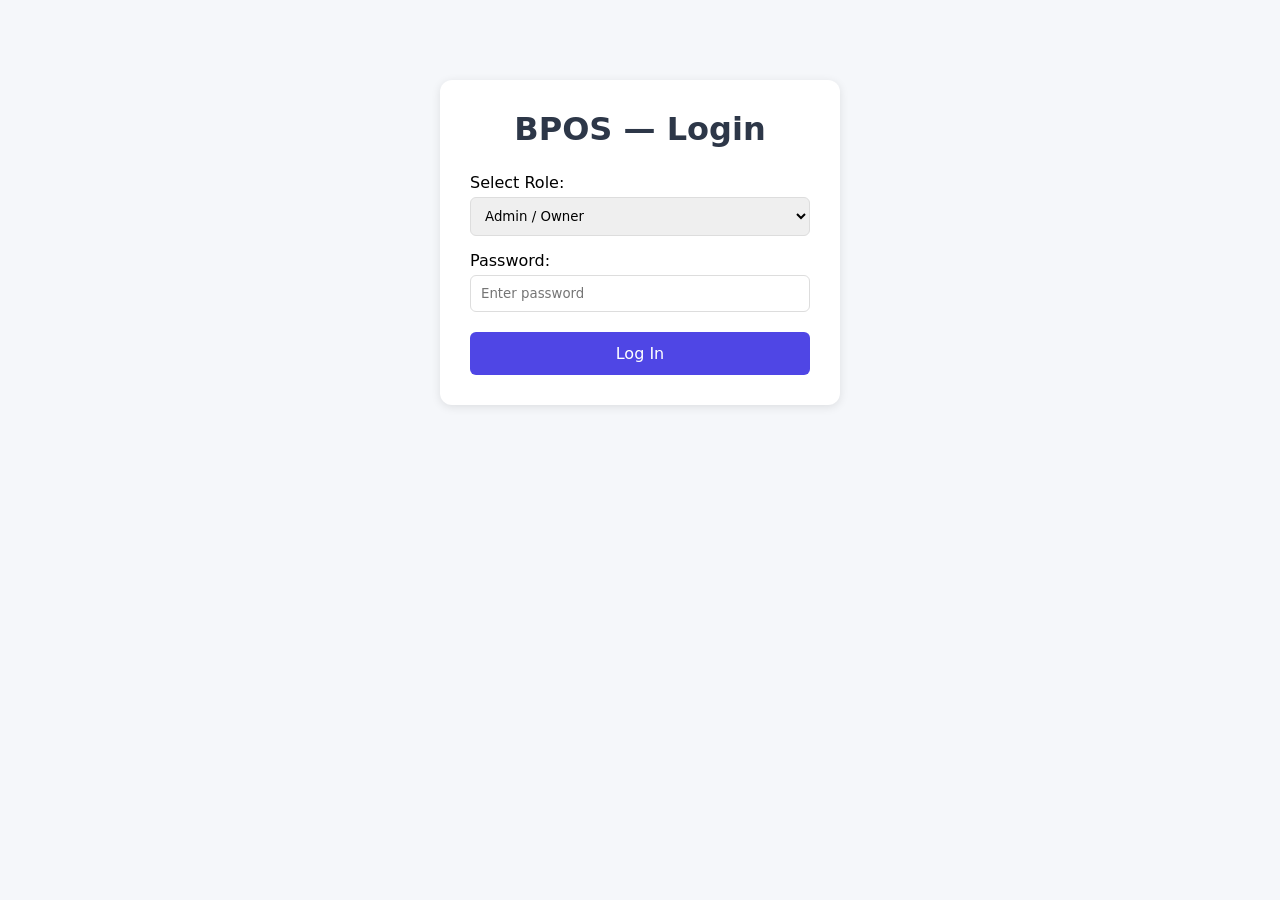
==== auth/login.html @ e2b94a81 "Create login.html" ====
<!DOCTYPE html>
<html lang="en">
<head>
  <meta charset="UTF-8">
  <meta name="viewport" content="width=device-width, initial-scale=1.0">
  <title>Login — BPOS</title>
  <link rel="stylesheet" href="../assets/css/style.css">
</head>
<body>
  <div class="login-container">
    <h1>BPOS — Login</h1>
    <form id="login-form">
      <label>Select Role:</label>
      <select id="role">
        <option value="admin">Admin / Owner</option>
        <option value="cashier">Cashier</option>
        <option value="service_provider">Service Provider</option>
      </select>
      <label>Password:</label>
      <input type="password" id="password" placeholder="Enter password">
      <button type="submit" class="btn-primary">Log In</button>
    </form>
  </div>
  <script type="module" src="login.js"></script>
</body>
</html>
---- assets/css/style.css ----
* { margin: 0; padding: 0; box-sizing: border-box; font-family: system-ui; }
body { background: #f5f7fa; padding: 20px; }
.login-container { max-width: 400px; margin: 60px auto; background: white; padding: 30px; border-radius: 12px; box-shadow: 0 2px 10px rgba(0,0,0,0.1); }
h1 { text-align: center; margin-bottom: 25px; color: #2d3748; }
label { display: block; margin: 15px 0 5px; font-weight: 500; }
input, select { width: 100%; padding: 10px; border: 1px solid #ddd; border-radius: 6px; }
.btn-primary { width: 100%; padding: 12px; background: #4f46e5; color: white; border: none; border-radius: 6px; margin-top: 20px; cursor: pointer; font-size: 16px; }
.btn-primary:hover { background: #4338ca; }
.splash { text-align: center; margin-top: 100px; }
.btn-logout { padding: 8px 16px; background: #ef4444; color: white; border: none; border-radius: 6px; cursor: pointer; }
.admin-container, .cashier-container { max-width: 1000px; margin: 0 auto; padding: 20px; }
.header { display: flex; justify-content: space-between; align-items: center; margin-bottom: 20px; padding-bottom: 15px; border-bottom: 1px solid #eee; }
.form-card { background: white; padding: 25px; border-radius: 10px; margin: 20px 0; box-shadow: 0 2px 8px rgba(0,0,0,0.08); }
.form-row { margin-bottom: 15px; }
.form-row label { display: block; margin-bottom: 5px; font-weight: 500; }
.form-row input, .form-row select { width: 100%; padding: 10px; border: 1px solid #ddd; border-radius: 6px; }
.item-card { background: white; padding: 15px; border-radius: 8px; display: flex; justify-content: space-between; align-items: center; margin: 8px 0; }
.btn-delete { padding: 6px 12px; background: #fee2e2; color: #b91c1c; border: none; border-radius: 4px; cursor: pointer; }
.tabs { display: flex; gap: 10px; margin: 20px 0; }
.tab-btn { padding: 10px 20px; border: none; background: #e5e7eb; border-radius: 6px; cursor: pointer; }
.tab-btn.active { background: #4f46e5; color: white; }
.tab-content { display: none; }
.tab-content.active { display: block; }
.grid { display: grid; grid-template-columns: repeat(auto-fit, minmax(300px, 1fr)); gap: 20px; }
.panel { background: white; padding: 20px; border-radius: 12px; box-shadow: 0 2px 8px rgba(0,0,0,0.06); }
.denom-row { display: flex; justify-content: space-between; padding: 6px 0; }
.denom-row input { width: 80px; padding: 6px; border: 1px solid #ddd; border-radius: 4px; text-align: right; }
.total { font-size: 1.2rem; font-weight: bold; text-align: right; margin-top: 10px; }
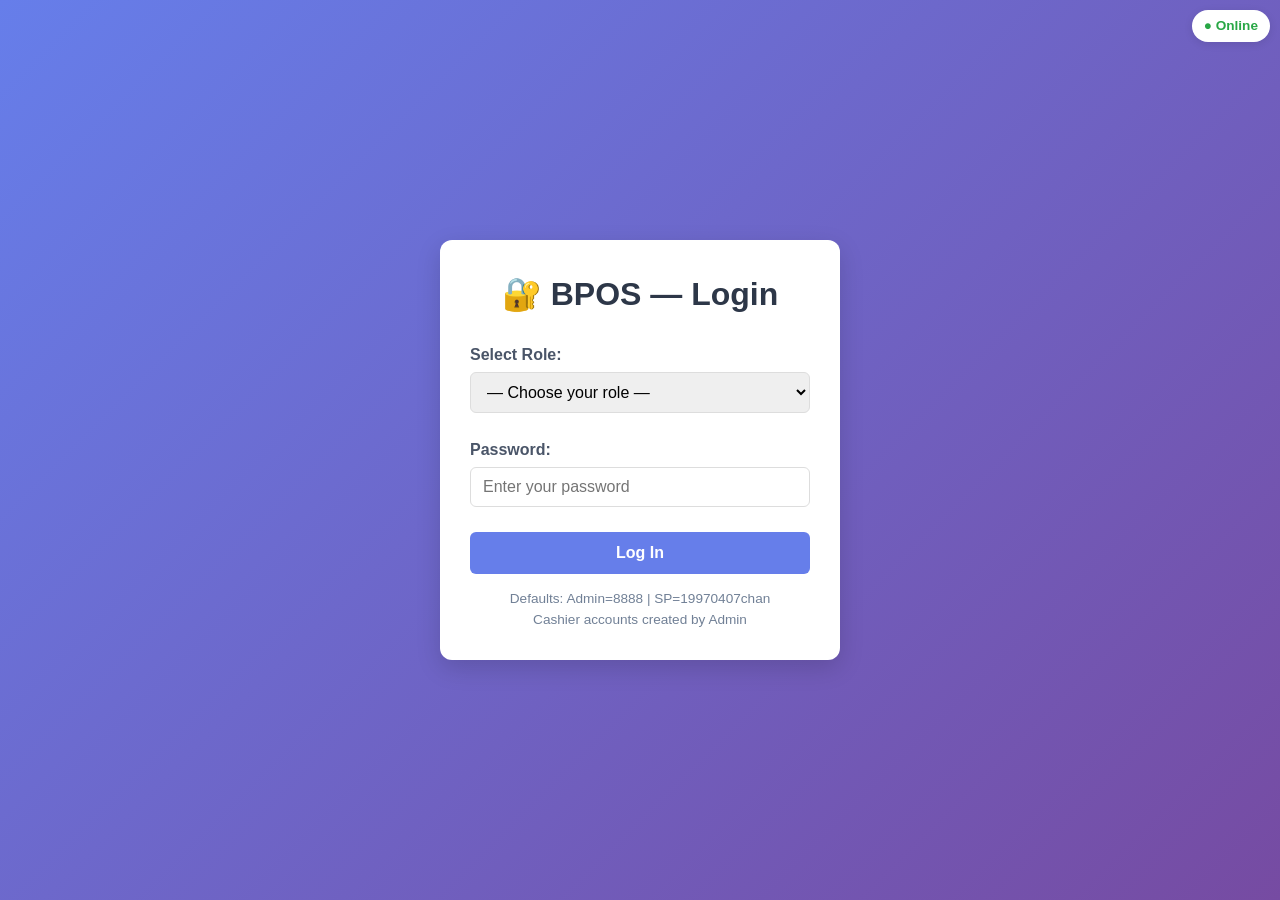
==== commit 49286f02: "Update login.html" ====
--- a/auth/login.html
+++ b/auth/login.html
@@ -5,22 +5,62 @@
   <meta name="viewport" content="width=device-width, initial-scale=1.0">
   <title>Login — BPOS</title>
   <link rel="stylesheet" href="../assets/css/style.css">
+  <style>
+    .login-container{min-height:100vh;display:flex;flex-direction:column;align-items:center;justify-content:center;padding:20px;background:linear-gradient(135deg,#667eea 0%,#764ba2 100%);}
+    .login-box{background:#fff;padding:30px;border-radius:12px;box-shadow:0 8px 24px rgba(0,0,0,0.15);width:100%;max-width:400px;}
+    .login-box h1{text-align:center;margin-bottom:25px;color:#2d3748;}
+    .form-group{margin-bottom:15px;}
+    .form-group label{display:block;margin-bottom:5px;font-weight:600;color:#4a5568;}
+    .form-input{width:100%;padding:10px 12px;border:1px solid #ddd;border-radius:6px;font-size:1rem;box-sizing:border-box;}
+    .form-input:focus{outline:none;border-color:#667eea;box-shadow:0 0 0 3px rgba(102,126,234,0.2);}
+    .btn-primary{width:100%;padding:12px;background:#667eea;color:#fff;border:none;border-radius:6px;font-size:1rem;font-weight:600;cursor:pointer;transition:background 0.2s;}
+    .btn-primary:hover{background:#5568d3;}
+    .hint-text{text-align:center;margin-top:15px;font-size:0.85rem;color:#718096;}
+    .online-indicator{position:fixed;top:10px;right:10px;padding:6px 12px;border-radius:20px;font-weight:bold;font-size:0.85rem;background:#fff;box-shadow:0 2px 8px rgba(0,0,0,0.1);}
+    .online-indicator.online{color:#28a745;}
+    .online-indicator.offline{color:#dc3545;}
+  </style>
 </head>
 <body>
+  <div id="online-indicator" class="online-indicator">● Checking...</div>
   <div class="login-container">
-    <h1>BPOS — Login</h1>
-    <form id="login-form">
-      <label>Select Role:</label>
-      <select id="role">
-        <option value="admin">Admin / Owner</option>
-        <option value="cashier">Cashier</option>
-        <option value="service_provider">Service Provider</option>
-      </select>
-      <label>Password:</label>
-      <input type="password" id="password" placeholder="Enter password">
-      <button type="submit" class="btn-primary">Log In</button>
-    </form>
+    <div class="login-box">
+      <h1>🔐 BPOS — Login</h1>
+      <form id="login-form">
+        <div class="form-group">
+          <label>Select Role:</label>
+          <select id="role" class="form-input" required>
+            <option value="">— Choose your role —</option>
+            <option value="admin">Admin / Owner</option>
+            <option value="cashier">Cashier</option>
+            <option value="service_provider">Service Provider</option>
+          </select>
+        </div>
+        <div class="form-group">
+          <label>Password:</label>
+          <input type="password" id="password" placeholder="Enter your password" class="form-input" required>
+        </div>
+        <button type="submit" class="btn-primary">Log In</button>
+      </form>
+      <p class="hint-text">
+        Defaults: Admin=8888 | SP=19970407chan<br>
+        Cashier accounts created by Admin
+      </p>
+    </div>
   </div>
-  <script type="module" src="login.js"></script>
+
+<script type="module" src="login.js"></script>
+<script>
+  // Online status
+  const indicator = document.getElementById('online-indicator');
+  function updateStatus(){
+    const isOnline = navigator.onLine;
+    indicator.className = `online-indicator ${isOnline ? 'online' : 'offline'}`;
+    indicator.textContent = isOnline ? '● Online' : '● Offline';
+  }
+  window.addEventListener('online', updateStatus);
+  window.addEventListener('offline', updateStatus);
+  updateStatus();
+</script>
 </body>
 </html>
--- a/assets/css/style.css
+++ b/assets/css/style.css
@@ -1,28 +1,197 @@
-* { margin: 0; padding: 0; box-sizing: border-box; font-family: system-ui; }
-body { background: #f5f7fa; padding: 20px; }
-.login-container { max-width: 400px; margin: 60px auto; background: white; padding: 30px; border-radius: 12px; box-shadow: 0 2px 10px rgba(0,0,0,0.1); }
-h1 { text-align: center; margin-bottom: 25px; color: #2d3748; }
-label { display: block; margin: 15px 0 5px; font-weight: 500; }
-input, select { width: 100%; padding: 10px; border: 1px solid #ddd; border-radius: 6px; }
-.btn-primary { width: 100%; padding: 12px; background: #4f46e5; color: white; border: none; border-radius: 6px; margin-top: 20px; cursor: pointer; font-size: 16px; }
-.btn-primary:hover { background: #4338ca; }
-.splash { text-align: center; margin-top: 100px; }
-.btn-logout { padding: 8px 16px; background: #ef4444; color: white; border: none; border-radius: 6px; cursor: pointer; }
-.admin-container, .cashier-container { max-width: 1000px; margin: 0 auto; padding: 20px; }
-.header { display: flex; justify-content: space-between; align-items: center; margin-bottom: 20px; padding-bottom: 15px; border-bottom: 1px solid #eee; }
-.form-card { background: white; padding: 25px; border-radius: 10px; margin: 20px 0; box-shadow: 0 2px 8px rgba(0,0,0,0.08); }
-.form-row { margin-bottom: 15px; }
-.form-row label { display: block; margin-bottom: 5px; font-weight: 500; }
-.form-row input, .form-row select { width: 100%; padding: 10px; border: 1px solid #ddd; border-radius: 6px; }
-.item-card { background: white; padding: 15px; border-radius: 8px; display: flex; justify-content: space-between; align-items: center; margin: 8px 0; }
-.btn-delete { padding: 6px 12px; background: #fee2e2; color: #b91c1c; border: none; border-radius: 4px; cursor: pointer; }
-.tabs { display: flex; gap: 10px; margin: 20px 0; }
-.tab-btn { padding: 10px 20px; border: none; background: #e5e7eb; border-radius: 6px; cursor: pointer; }
-.tab-btn.active { background: #4f46e5; color: white; }
-.tab-content { display: none; }
-.tab-content.active { display: block; }
-.grid { display: grid; grid-template-columns: repeat(auto-fit, minmax(300px, 1fr)); gap: 20px; }
-.panel { background: white; padding: 20px; border-radius: 12px; box-shadow: 0 2px 8px rgba(0,0,0,0.06); }
-.denom-row { display: flex; justify-content: space-between; padding: 6px 0; }
-.denom-row input { width: 80px; padding: 6px; border: 1px solid #ddd; border-radius: 4px; text-align: right; }
-.total { font-size: 1.2rem; font-weight: bold; text-align: right; margin-top: 10px; }
+/* ===== BPOS — Shared Global Styles ===== */
+:root {
+  --primary: #667eea;
+  --primary-dark: #5568d3;
+  --secondary: #764ba2;
+  --success: #28a745;
+  --danger: #dc3545;
+  --warning: #ffc107;
+  --light: #f8f9fa;
+  --dark: #343a40;
+  --gray: #6c757d;
+  --border: #dee2e6;
+  --shadow-sm: 0 2px 4px rgba(0,0,0,0.05);
+  --shadow-md: 0 4px 12px rgba(0,0,0,0.08);
+  --radius: 8px;
+}
+
+* {
+  margin: 0;
+  padding: 0;
+  box-sizing: border-box;
+  font-family: -apple-system, BlinkMacSystemFont, "Segoe UI", Roboto, "Helvetica Neue", Arial, sans-serif;
+}
+
+body {
+  background: #f5f7fa;
+  color: #333;
+  line-height: 1.5;
+}
+
+.container {
+  max-width: 1200px;
+  margin: 0 auto;
+  padding: 20px;
+}
+
+.header {
+  display: flex;
+  justify-content: space-between;
+  align-items: center;
+  margin-bottom: 20px;
+  padding-bottom: 15px;
+  border-bottom: 1px solid var(--border);
+}
+
+.header h1 {
+  font-size: 1.5rem;
+  color: var(--dark);
+}
+
+.header p {
+  color: var(--gray);
+  font-size: 0.9rem;
+}
+
+.btn-primary {
+  background: var(--primary);
+  color: #fff;
+  border: none;
+  padding: 10px 18px;
+  border-radius: var(--radius);
+  font-size: 0.95rem;
+  font-weight: 600;
+  cursor: pointer;
+  transition: background 0.2s, transform 0.1s;
+}
+
+.btn-primary:hover {
+  background: var(--primary-dark);
+}
+
+.btn-primary:active {
+  transform: scale(0.98);
+}
+
+.btn-secondary {
+  background: #e9ecef;
+  color: #495057;
+  border: none;
+  padding: 10px 18px;
+  border-radius: var(--radius);
+  font-size: 0.95rem;
+  cursor: pointer;
+}
+
+.btn-secondary:hover {
+  background: #dee2e6;
+}
+
+.btn-logout {
+  background: #fff;
+  color: var(--danger);
+  border: 1px solid var(--danger);
+  padding: 8px 16px;
+  border-radius: var(--radius);
+  cursor: pointer;
+  font-weight: 600;
+}
+
+.btn-logout:hover {
+  background: var(--danger);
+  color: #fff;
+}
+
+.form-input {
+  width: 100%;
+  padding: 10px 12px;
+  border: 1px solid var(--border);
+  border-radius: var(--radius);
+  font-size: 0.95rem;
+  margin-bottom: 10px;
+}
+
+.form-input:focus {
+  outline: none;
+  border-color: var(--primary);
+  box-shadow: 0 0 0 3px rgba(102, 126, 234, 0.15);
+}
+
+.form-card {
+  background: #fff;
+  border-radius: var(--radius);
+  padding: 20px;
+  margin-bottom: 15px;
+  box-shadow: var(--shadow-sm);
+}
+
+.form-card h4 {
+  margin-bottom: 12px;
+  color: var(--dark);
+}
+
+.tabs {
+  display: flex;
+  flex-wrap: wrap;
+  gap: 6px;
+  margin-bottom: 20px;
+  border-bottom: 2px solid var(--border);
+  padding-bottom: 2px;
+}
+
+.tab-btn {
+  background: transparent;
+  border: none;
+  padding: 10px 16px;
+  cursor: pointer;
+  font-size: 0.9rem;
+  font-weight: 500;
+  color: var(--gray);
+  border-bottom: 3px solid transparent;
+  margin-bottom: -2px;
+}
+
+.tab-btn.active {
+  color: var(--primary);
+  border-bottom-color: var(--primary);
+  font-weight: 600;
+}
+
+.tab-btn:hover {
+  color: var(--primary);
+}
+
+.item-card {
+  background: #fff;
+  border-radius: var(--radius);
+  padding: 15px;
+  margin-bottom: 10px;
+  box-shadow: var(--shadow-sm);
+  border-left: 3px solid var(--primary);
+}
+
+.item-card strong {
+  color: var(--dark);
+}
+
+.hidden {
+  display: none !important;
+}
+
+/* Responsive */
+@media (max-width: 768px) {
+  .container {
+    padding: 10px;
+  }
+  
+  .tabs {
+    overflow-x: auto;
+    flex-wrap: nowrap;
+  }
+  
+  .tab-btn {
+    padding: 8px 12px;
+    font-size: 0.85rem;
+    white-space: nowrap;
+  }
+}
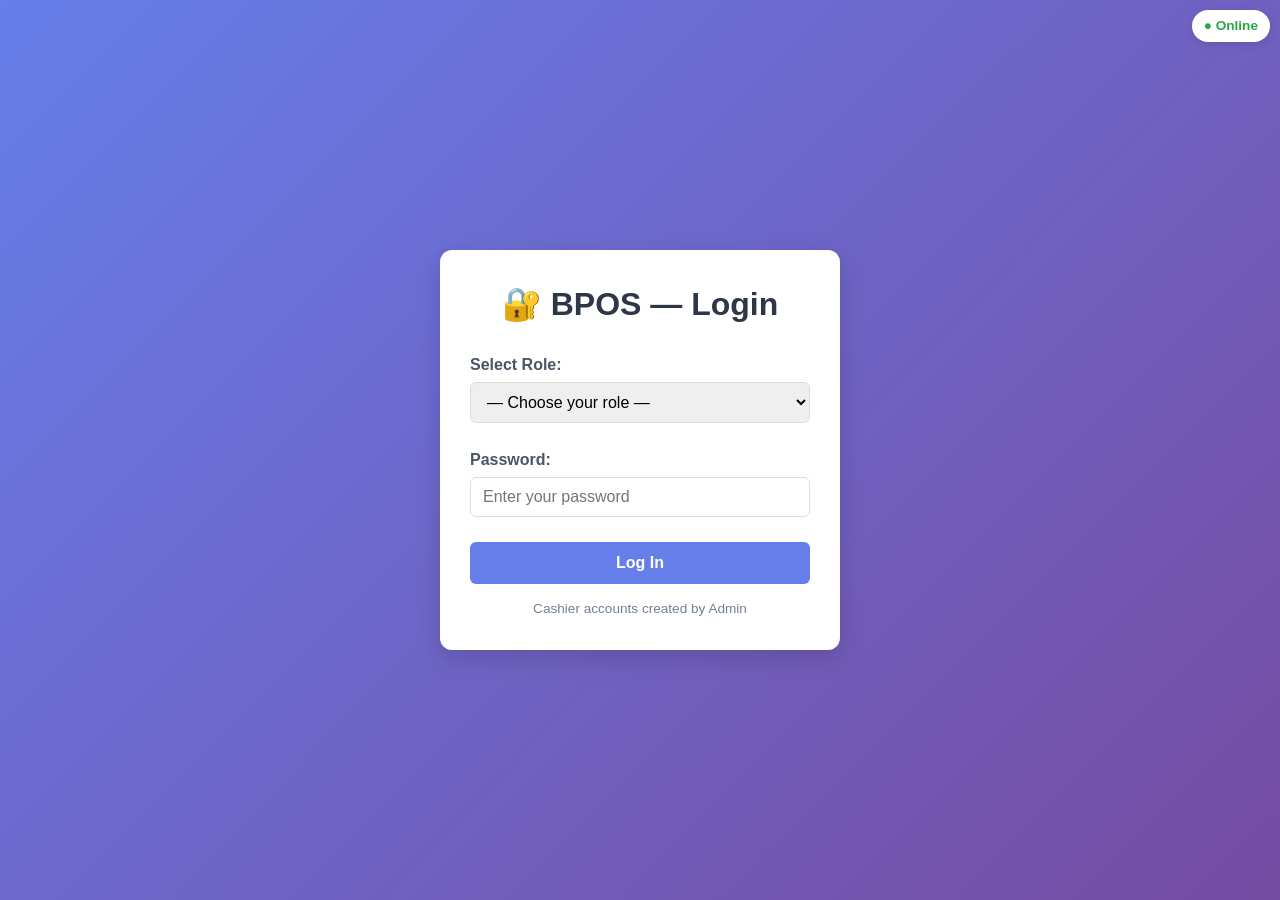
==== commit 22ff4833: "Update login.html" ====
--- a/auth/login.html
+++ b/auth/login.html
@@ -42,8 +42,7 @@
         </div>
         <button type="submit" class="btn-primary">Log In</button>
       </form>
-      <p class="hint-text">
-        Defaults: Admin=8888 | SP=19970407chan<br>
+            <p class="hint-text">
         Cashier accounts created by Admin
       </p>
     </div>
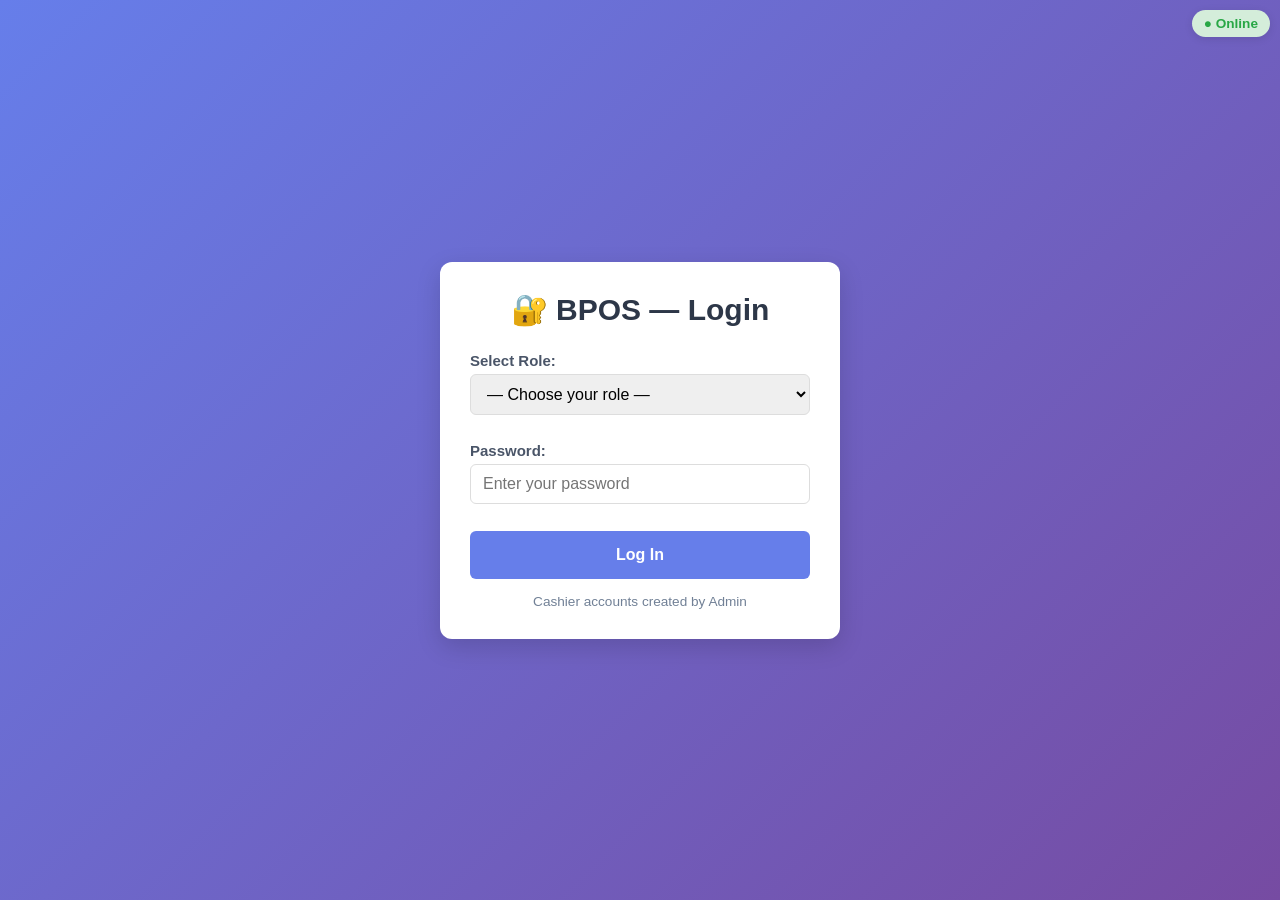
==== commit b8836e61: "Update login.html" ====
--- a/auth/login.html
+++ b/auth/login.html
@@ -5,6 +5,7 @@
   <meta name="viewport" content="width=device-width, initial-scale=1.0">
   <title>Login — BPOS</title>
   <link rel="stylesheet" href="../assets/css/style.css">
+  
   <style>
     .login-container{min-height:100vh;display:flex;flex-direction:column;align-items:center;justify-content:center;padding:20px;background:linear-gradient(135deg,#667eea 0%,#764ba2 100%);}
     .login-box{background:#fff;padding:30px;border-radius:12px;box-shadow:0 8px 24px rgba(0,0,0,0.15);width:100%;max-width:400px;}
--- a/assets/css/style.css
+++ b/assets/css/style.css
@@ -1,197 +1,292 @@
-/* ===== BPOS — Shared Global Styles ===== */
+/* ==============================================
+   BPOS — Modern Touch-Friendly POS Design
+   Inspired by Professional Touch POS Systems
+============================================== */
+
 :root {
-  --primary: #667eea;
-  --primary-dark: #5568d3;
-  --secondary: #764ba2;
+  --primary: #6f42c1;
   --success: #28a745;
   --danger: #dc3545;
   --warning: #ffc107;
+  --info: #17a2b8;
   --light: #f8f9fa;
   --dark: #343a40;
-  --gray: #6c757d;
+  --gray: #e9ecef;
+  --bg-main: #f0f2f5;
+  --panel-bg: #ffffff;
   --border: #dee2e6;
-  --shadow-sm: 0 2px 4px rgba(0,0,0,0.05);
-  --shadow-md: 0 4px 12px rgba(0,0,0,0.08);
-  --radius: 8px;
+  --shadow: 0 2px 8px rgba(0,0,0,0.1);
+  --radius: 10px;
+  --touch-min: 48px;
 }
 
 * {
   margin: 0;
   padding: 0;
   box-sizing: border-box;
-  font-family: -apple-system, BlinkMacSystemFont, "Segoe UI", Roboto, "Helvetica Neue", Arial, sans-serif;
+  font-family: -apple-system, BlinkMacSystemFont, "Segoe UI", Roboto, sans-serif;
 }
 
 body {
-  background: #f5f7fa;
-  color: #333;
-  line-height: 1.5;
+  background: var(--bg-main);
+  color: var(--dark);
+  font-size: 15px;
+  min-height: 100vh;
 }
 
 .container {
-  max-width: 1200px;
+  max-width: 1600px;
   margin: 0 auto;
-  padding: 20px;
-}
-
+  padding: 12px;
+}
+
+/* ===== HEADER ===== */
 .header {
   display: flex;
   justify-content: space-between;
   align-items: center;
-  margin-bottom: 20px;
-  padding-bottom: 15px;
-  border-bottom: 1px solid var(--border);
+  background: var(--panel-bg);
+  padding: 16px 24px;
+  border-radius: var(--radius);
+  box-shadow: var(--shadow);
+  margin-bottom: 16px;
 }
 
 .header h1 {
   font-size: 1.5rem;
-  color: var(--dark);
+  color: var(--primary);
 }
 
 .header p {
-  color: var(--gray);
-  font-size: 0.9rem;
-}
-
-.btn-primary {
-  background: var(--primary);
-  color: #fff;
-  border: none;
-  padding: 10px 18px;
+  color: #666;
+  margin-top: 4px;
+}
+
+.btn-logout {
+  background: var(--danger);
+  color: white;
+  border: none;
+  padding: 12px 24px;
+  border-radius: var(--radius);
+  font-size: 1rem;
+  font-weight: 600;
+  min-height: var(--touch-min);
+  cursor: pointer;
+  transition: transform 0.15s;
+}
+
+.btn-logout:active {
+  transform: scale(0.97);
+}
+
+/* ===== ONLINE INDICATOR ===== */
+.online-indicator {
+  position: fixed;
+  top: 12px;
+  right: 12px;
+  padding: 8px 16px;
+  border-radius: 24px;
+  font-weight: bold;
+  font-size: 0.85rem;
+  z-index: 999;
+}
+.online-indicator.online { background: #d4edda; color: #155724; }
+.online-indicator.offline { background: #f8d7da; color: #721c24; }
+
+/* ===== TABS ===== */
+.tabs {
+  display: flex;
+  flex-wrap: wrap;
+  gap: 8px;
+  margin-bottom: 16px;
+}
+
+.tab-btn {
+  padding: 12px 20px;
+  border: none;
+  background: white;
   border-radius: var(--radius);
   font-size: 0.95rem;
   font-weight: 600;
   cursor: pointer;
-  transition: background 0.2s, transform 0.1s;
-}
-
-.btn-primary:hover {
-  background: var(--primary-dark);
-}
-
-.btn-primary:active {
-  transform: scale(0.98);
-}
-
-.btn-secondary {
-  background: #e9ecef;
-  color: #495057;
-  border: none;
-  padding: 10px 18px;
-  border-radius: var(--radius);
-  font-size: 0.95rem;
-  cursor: pointer;
-}
-
-.btn-secondary:hover {
-  background: #dee2e6;
-}
-
-.btn-logout {
-  background: #fff;
-  color: var(--danger);
-  border: 1px solid var(--danger);
-  padding: 8px 16px;
-  border-radius: var(--radius);
-  cursor: pointer;
-  font-weight: 600;
-}
-
-.btn-logout:hover {
-  background: var(--danger);
-  color: #fff;
-}
-
+  min-height: var(--touch-min);
+  transition: all 0.2s;
+}
+
+.tab-btn.active {
+  background: var(--primary);
+  color: white;
+  box-shadow: var(--shadow);
+}
+
+.tab-content { display: none; }
+.tab-content.active { display: block; }
+
+/* ===== GRID LAYOUT — MAIN POS SCREEN ===== */
+.pos-grid {
+  display: grid;
+  grid-template-columns: 420px 1fr;
+  gap: 16px;
+  min-height: 70vh;
+}
+
+@media (max-width: 1024px) {
+  .pos-grid { grid-template-columns: 1fr; }
+}
+
+/* ===== PANELS ===== */
+.panel {
+  background: var(--panel-bg);
+  border-radius: var(--radius);
+  box-shadow: var(--shadow);
+  padding: 20px;
+  height: 100%;
+}
+
+.panel-title {
+  font-size: 1.1rem;
+  font-weight: 700;
+  margin-bottom: 16px;
+  padding-bottom: 10px;
+  border-bottom: 2px solid var(--gray);
+}
+
+/* ===== CART / TRANSACTION PANEL — KALIWA ===== */
+.cart-items {
+  max-height: 400px;
+  overflow-y: auto;
+  margin-bottom: 16px;
+}
+
+.cart-item {
+  display: flex;
+  justify-content: space-between;
+  align-items: center;
+  padding: 12px 10px;
+  border-bottom: 1px solid var(--gray);
+}
+
+.cart-item-qty {
+  display: flex;
+  align-items: center;
+  gap: 8px;
+}
+
+.qty-btn {
+  width: 36px;
+  height: 36px;
+  border: none;
+  border-radius: 6px;
+  background: var(--gray);
+  font-size: 1.1rem;
+  cursor: pointer;
+}
+
+.cart-item-name { flex: 1; padding: 0 10px; }
+.cart-item-price { font-weight: 700; min-width: 90px; text-align: right; }
+
+/* ===== TOTALS ===== */
+.totals-row {
+  display: flex;
+  justify-content: space-between;
+  padding: 10px 0;
+  font-size: 1rem;
+}
+.totals-row.total {
+  font-size: 1.6rem;
+  font-weight: 800;
+  border-top: 2px solid var(--dark);
+  padding-top: 14px;
+  margin-top: 6px;
+}
+
+/* ===== PAYMENT BUTTONS — MALALAKI, TOUCH-FRIENDLY ===== */
+.payment-grid {
+  display: grid;
+  grid-template-columns: repeat(2, 1fr);
+  gap: 12px;
+  margin-top: 20px;
+}
+
+.pay-btn {
+  border: none;
+  border-radius: var(--radius);
+  padding: 20px 10px;
+  font-size: 1.1rem;
+  font-weight: 700;
+  min-height: 70px;
+  cursor: pointer;
+  transition: all 0.15s;
+}
+
+.pay-btn:active { transform: scale(0.96); }
+.pay-btn.cash { background: var(--warning); color: #333; }
+.pay-btn.gcash { background: #00a6fb; color: white; }
+.pay-btn.split { background: var(--primary); color: white; }
+.pay-btn.pay { background: var(--success); color: white; font-size: 1.3rem; min-height: 90px; }
+.pay-btn.cancel { background: var(--danger); color: white; }
+
+/* ===== PRODUCT GRID — KANAN ===== */
+.product-grid {
+  display: grid;
+  grid-template-columns: repeat(auto-fill, minmax(110px, 1fr));
+  gap: 10px;
+}
+
+.product-btn {
+  border: none;
+  border-radius: var(--radius);
+  background: white;
+  padding: 14px 10px;
+  text-align: center;
+  cursor: pointer;
+  box-shadow: 0 1px 4px rgba(0,0,0,0.08);
+  transition: all 0.15s;
+  min-height: 90px;
+}
+
+.product-btn:active { transform: scale(0.96); }
+.product-btn .name { font-weight: 600; font-size: 0.9rem; margin-bottom: 4px; }
+.product-btn .price { font-weight: 800; color: var(--primary); font-size: 1rem; }
+
+/* ===== FORMS & INPUTS ===== */
 .form-input {
   width: 100%;
-  padding: 10px 12px;
+  padding: 12px 14px;
   border: 1px solid var(--border);
   border-radius: var(--radius);
-  font-size: 0.95rem;
-  margin-bottom: 10px;
-}
-
-.form-input:focus {
-  outline: none;
-  border-color: var(--primary);
-  box-shadow: 0 0 0 3px rgba(102, 126, 234, 0.15);
-}
-
-.form-card {
-  background: #fff;
-  border-radius: var(--radius);
-  padding: 20px;
-  margin-bottom: 15px;
-  box-shadow: var(--shadow-sm);
-}
-
-.form-card h4 {
+  font-size: 1rem;
   margin-bottom: 12px;
-  color: var(--dark);
-}
-
-.tabs {
-  display: flex;
-  flex-wrap: wrap;
-  gap: 6px;
-  margin-bottom: 20px;
-  border-bottom: 2px solid var(--border);
-  padding-bottom: 2px;
-}
-
-.tab-btn {
-  background: transparent;
-  border: none;
-  padding: 10px 16px;
-  cursor: pointer;
-  font-size: 0.9rem;
-  font-weight: 500;
-  color: var(--gray);
-  border-bottom: 3px solid transparent;
-  margin-bottom: -2px;
-}
-
-.tab-btn.active {
-  color: var(--primary);
-  border-bottom-color: var(--primary);
+}
+
+.btn-primary, .btn-secondary {
+  border: none;
+  border-radius: var(--radius);
+  padding: 12px 24px;
+  font-size: 1rem;
   font-weight: 600;
-}
-
-.tab-btn:hover {
-  color: var(--primary);
-}
-
-.item-card {
-  background: #fff;
-  border-radius: var(--radius);
-  padding: 15px;
-  margin-bottom: 10px;
-  box-shadow: var(--shadow-sm);
-  border-left: 3px solid var(--primary);
-}
-
-.item-card strong {
-  color: var(--dark);
-}
-
-.hidden {
-  display: none !important;
-}
-
-/* Responsive */
-@media (max-width: 768px) {
-  .container {
-    padding: 10px;
-  }
-  
-  .tabs {
-    overflow-x: auto;
-    flex-wrap: nowrap;
-  }
-  
-  .tab-btn {
-    padding: 8px 12px;
-    font-size: 0.85rem;
-    white-space: nowrap;
-  }
-}
+  min-height: var(--touch-min);
+  cursor: pointer;
+  transition: all 0.15s;
+}
+
+.btn-primary { background: var(--primary); color: white; }
+.btn-secondary { background: var(--gray); color: var(--dark); }
+.btn-sm { padding: 6px 12px; font-size: 0.85rem; min-height: auto; }
+
+/* ===== UTILITIES ===== */
+.hidden { display: none !important; }
+.badge { display: inline-block; padding: 4px 10px; border-radius: 12px; font-size: 0.75rem; font-weight: bold; }
+.badge.pending { background: #fff3cd; color: #856404; }
+.badge.approved { background: #d4edda; color: #155724; }
+.badge.rejected { background: #f8d7da; color: #721c24; }
+.subscription-alert { background: #fff3cd; border-left: 4px solid #ffc107; padding: 14px; margin: 12px 0; border-radius: 0 var(--radius) var(--radius) 0; }
+.subscription-alert.expired { background: #f8d7da; border-color: #dc3545; }
+.item-card { border: 1px solid var(--border); border-radius: var(--radius); padding: 16px; margin: 10px 0; background: white; }
+.chat-box { border: 1px solid var(--border); border-radius: var(--radius); padding: 14px; height: 320px; overflow-y: auto; background: #fafafa; }
+.chat-msg { margin: 8px 0; padding: 10px 14px; border-radius: 16px; max-width: 75%; }
+.chat-msg.sent { background: var(--primary); color: white; margin-left: auto; }
+.chat-msg.received { background: var(--gray); color: #333; margin-right: auto; }
+table { width: 100%; border-collapse: collapse; margin: 12px 0; }
+th, td { border: 1px solid var(--border); padding: 10px 14px; text-align: left; }
+th { background: var(--light); font-weight: 700; }
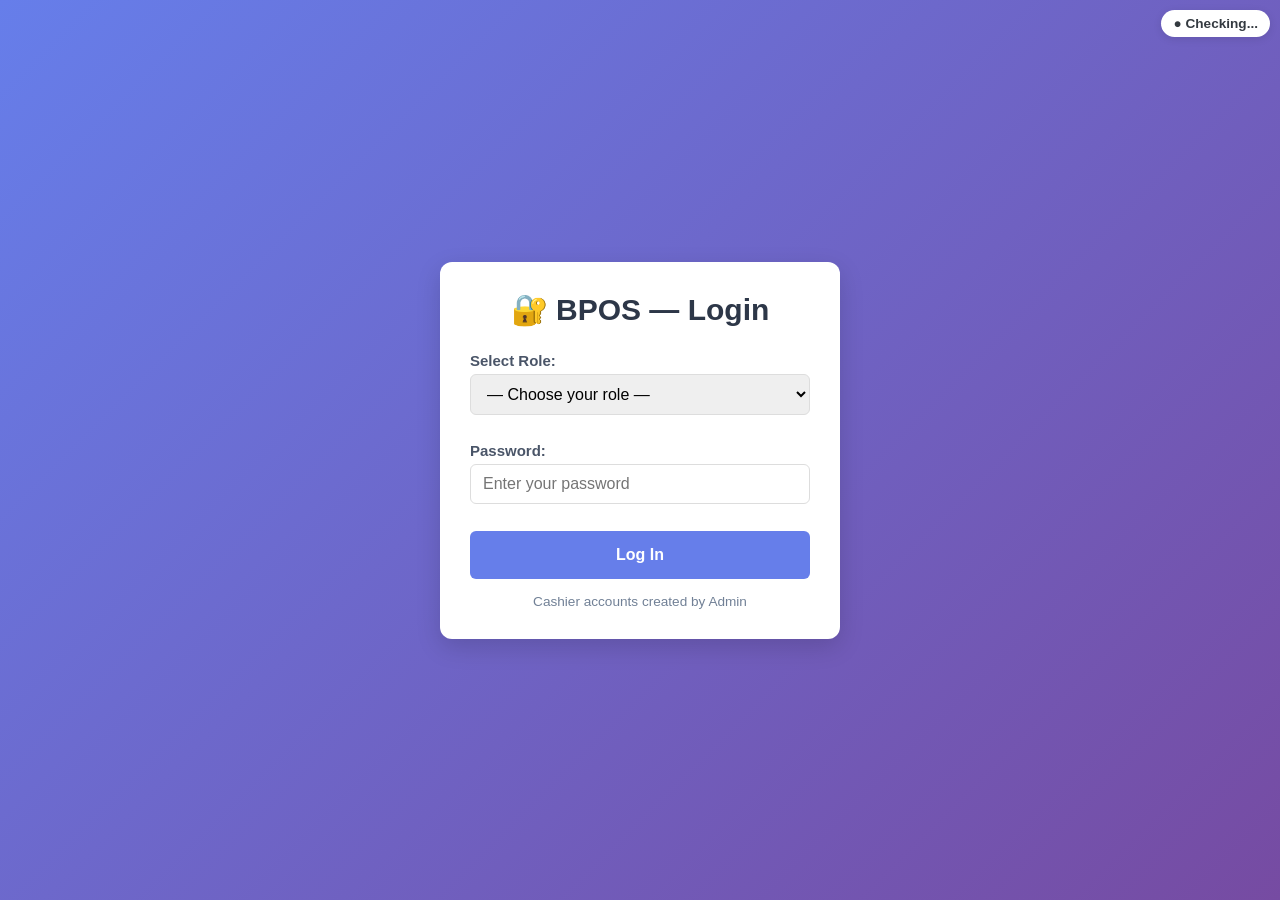
==== commit d66b0c18: "Update login.html" ====
--- a/auth/login.html
+++ b/auth/login.html
@@ -4,8 +4,7 @@
   <meta charset="UTF-8">
   <meta name="viewport" content="width=device-width, initial-scale=1.0">
   <title>Login — BPOS</title>
-  <link rel="stylesheet" href="../assets/css/style.css">
-  
+ <link rel="stylesheet" href="/assets/css/style.css">
   <style>
     .login-container{min-height:100vh;display:flex;flex-direction:column;align-items:center;justify-content:center;padding:20px;background:linear-gradient(135deg,#667eea 0%,#764ba2 100%);}
     .login-box{background:#fff;padding:30px;border-radius:12px;box-shadow:0 8px 24px rgba(0,0,0,0.15);width:100%;max-width:400px;}
@@ -51,6 +50,29 @@
 
 <script type="module" src="login.js"></script>
 <script>
+  import { verifyLogin, setLoggedInUser } from './login.js';
+
+document.getElementById('login-form').addEventListener('submit', async e => {
+  e.preventDefault();
+  const role = document.getElementById('role').value;
+  const password = document.getElementById('password').value.trim();
+  
+  if (!role || !password) return alert('Fill all fields.');
+  
+  const result = await verifyLogin(role, password);
+  
+  if (result.success) {
+    setLoggedInUser(result.user);
+    const redirect = {
+      admin: '../pages/admin/dashboard.html',
+      cashier: '../pages/cashier/dashboard.html',
+      service_provider: '../pages/sp/dashboard.html'
+    }[role];
+    window.location.href = redirect;
+  } else {
+    alert(result.message || 'Login failed.');
+  }
+});
   // Online status
   const indicator = document.getElementById('online-indicator');
   function updateStatus(){
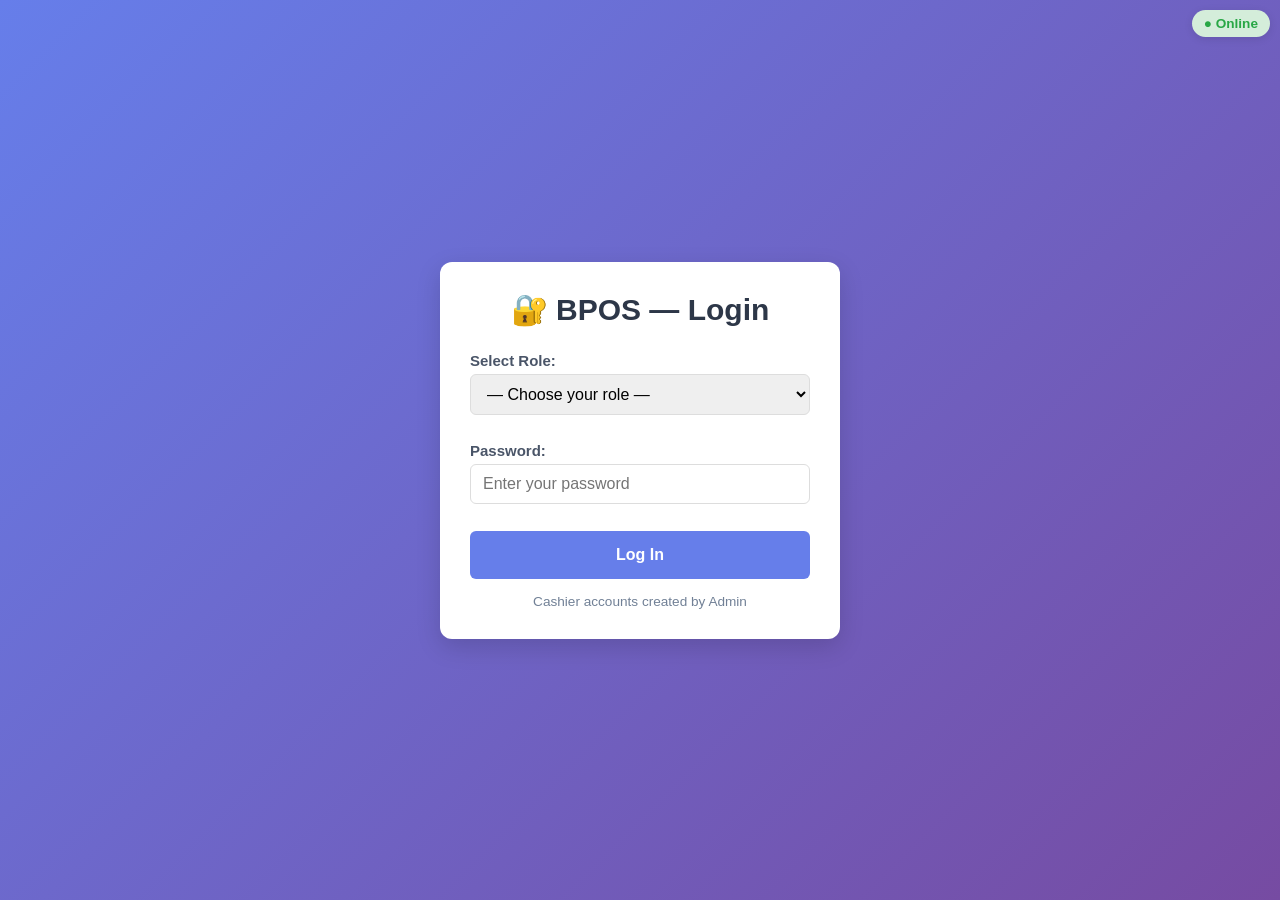
==== commit ae811ba8: "Update login.html" ====
--- a/auth/login.html
+++ b/auth/login.html
@@ -4,7 +4,7 @@
   <meta charset="UTF-8">
   <meta name="viewport" content="width=device-width, initial-scale=1.0">
   <title>Login — BPOS</title>
- <link rel="stylesheet" href="/assets/css/style.css">
+  <link rel="stylesheet" href="/assets/css/style.css">
   <style>
     .login-container{min-height:100vh;display:flex;flex-direction:column;align-items:center;justify-content:center;padding:20px;background:linear-gradient(135deg,#667eea 0%,#764ba2 100%);}
     .login-box{background:#fff;padding:30px;border-radius:12px;box-shadow:0 8px 24px rgba(0,0,0,0.15);width:100%;max-width:400px;}
@@ -16,7 +16,7 @@
     .btn-primary{width:100%;padding:12px;background:#667eea;color:#fff;border:none;border-radius:6px;font-size:1rem;font-weight:600;cursor:pointer;transition:background 0.2s;}
     .btn-primary:hover{background:#5568d3;}
     .hint-text{text-align:center;margin-top:15px;font-size:0.85rem;color:#718096;}
-    .online-indicator{position:fixed;top:10px;right:10px;padding:6px 12px;border-radius:20px;font-weight:bold;font-size:0.85rem;background:#fff;box-shadow:0 2px 8px rgba(0,0,0,0.1);}
+    .online-indicator{position:fixed;top:10px;right:10px;padding:6px 12px;border-radius:20px;font-weight:bold;font-size:0.85rem;background:#fff;box-shadow:0 2px 8px rgba(0,0,0,0.1);z-index:999;}
     .online-indicator.online{color:#28a745;}
     .online-indicator.offline{color:#dc3545;}
   </style>
@@ -42,37 +42,37 @@
         </div>
         <button type="submit" class="btn-primary">Log In</button>
       </form>
-            <p class="hint-text">
+      <p class="hint-text">
         Cashier accounts created by Admin
       </p>
     </div>
   </div>
 
-<script type="module" src="login.js"></script>
-<script>
+<script type="module">
   import { verifyLogin, setLoggedInUser } from './login.js';
 
-document.getElementById('login-form').addEventListener('submit', async e => {
-  e.preventDefault();
-  const role = document.getElementById('role').value;
-  const password = document.getElementById('password').value.trim();
-  
-  if (!role || !password) return alert('Fill all fields.');
-  
-  const result = await verifyLogin(role, password);
-  
-  if (result.success) {
-    setLoggedInUser(result.user);
-    const redirect = {
-      admin: '../pages/admin/dashboard.html',
-      cashier: '../pages/cashier/dashboard.html',
-      service_provider: '../pages/sp/dashboard.html'
-    }[role];
-    window.location.href = redirect;
-  } else {
-    alert(result.message || 'Login failed.');
-  }
-});
+  document.getElementById('login-form').addEventListener('submit', async e => {
+    e.preventDefault();
+    const role = document.getElementById('role').value;
+    const password = document.getElementById('password').value.trim();
+    
+    if (!role || !password) return alert('Fill all fields.');
+    
+    const result = await verifyLogin(role, password);
+    
+    if (result.success) {
+      setLoggedInUser(result.user);
+      const redirect = {
+        admin: '../pages/admin/dashboard.html',
+        cashier: '../pages/cashier/dashboard.html',
+        service_provider: '../pages/sp/dashboard.html'
+      }[role];
+      window.location.href = redirect;
+    } else {
+      alert(result.message || 'Login failed.');
+    }
+  });
+
   // Online status
   const indicator = document.getElementById('online-indicator');
   function updateStatus(){
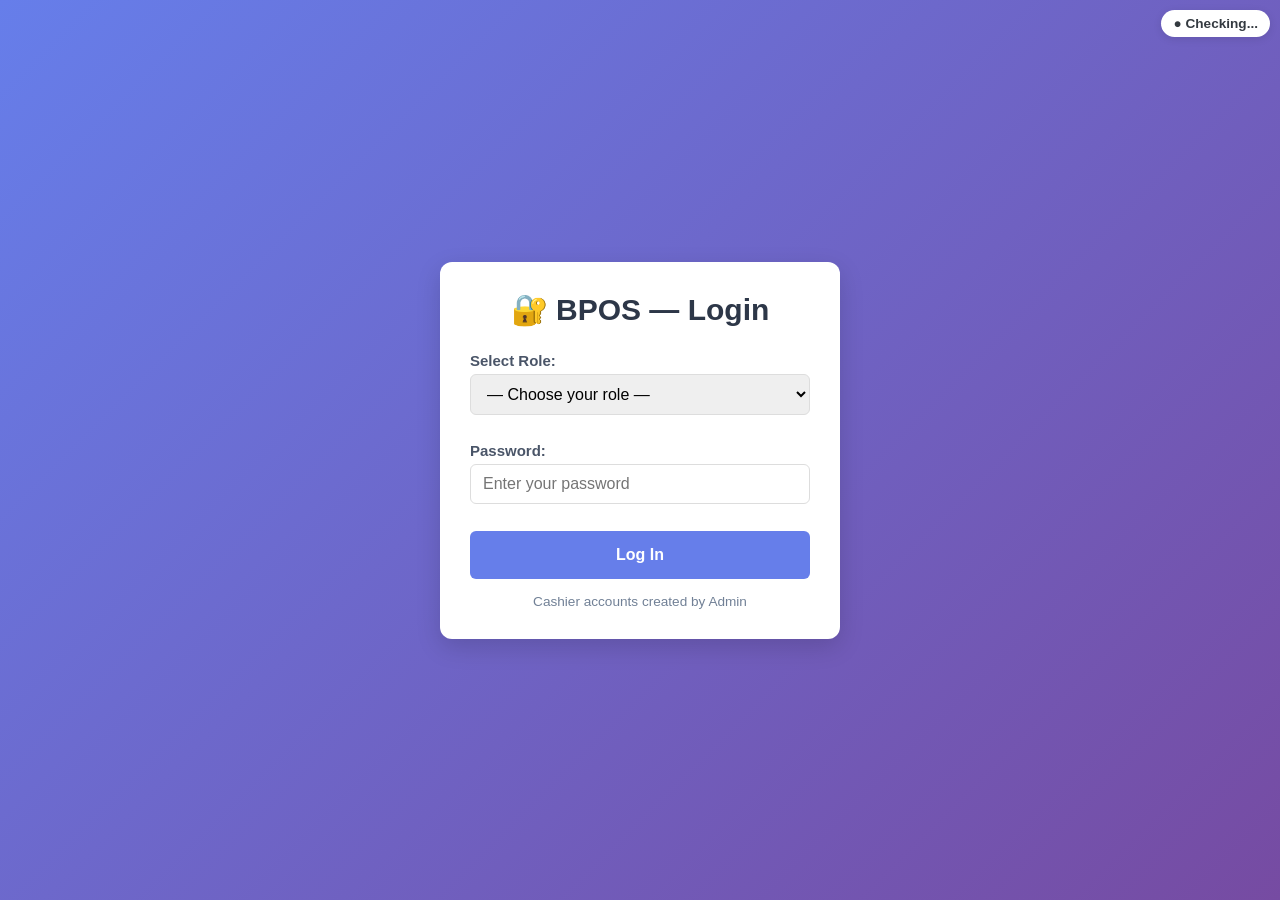
==== commit fb7f7c22: "Update login.html" ====
--- a/auth/login.html
+++ b/auth/login.html
@@ -21,6 +21,11 @@
     .online-indicator.offline{color:#dc3545;}
   </style>
 </head>
+  <!-- Role Protection Loader -->
+<script type="module">
+  import { initRoleProtection } from "./auth.js";
+  initRoleProtection();
+</script>
 <body>
   <div id="online-indicator" class="online-indicator">● Checking...</div>
   <div class="login-container">
